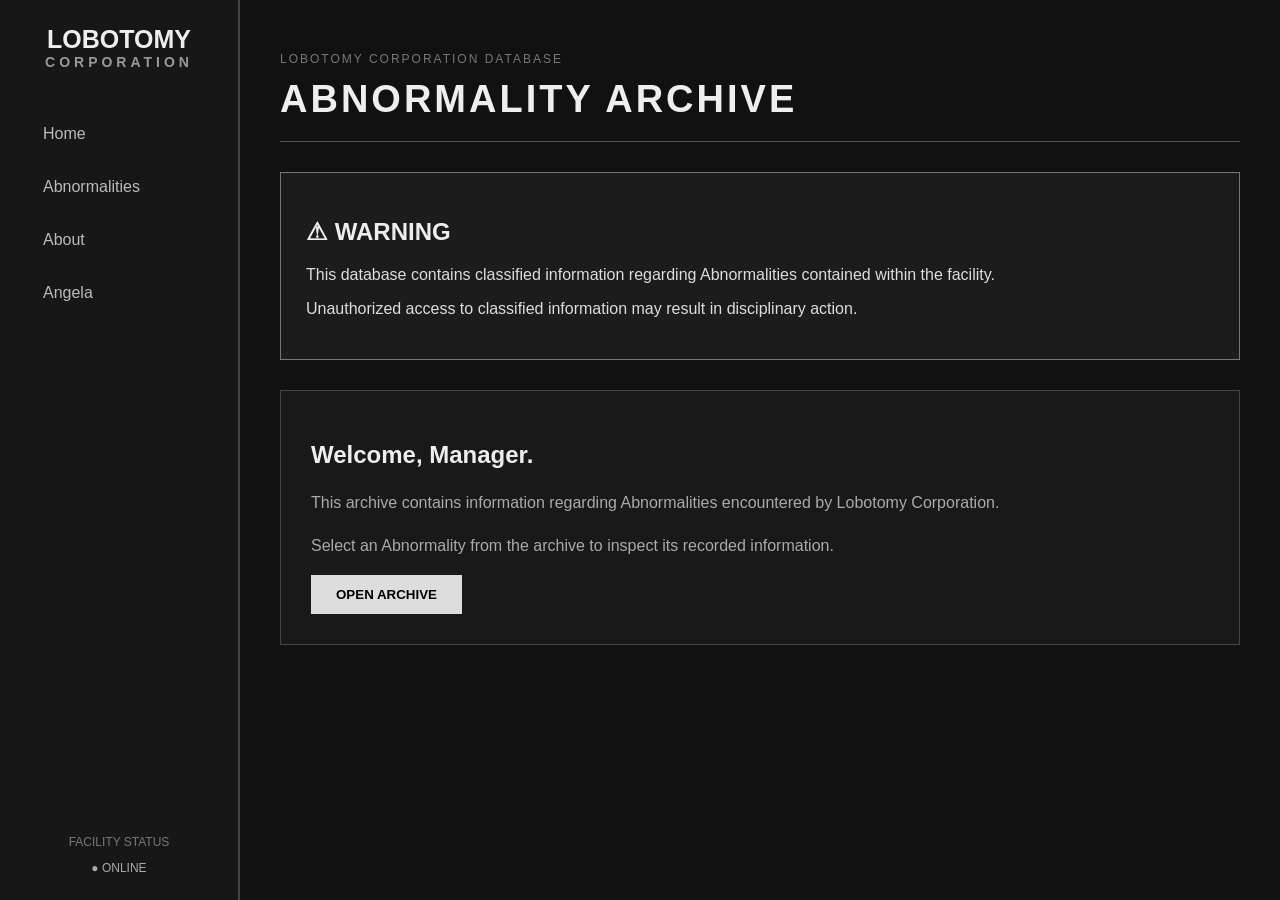
==== index.html @ 1a40194b "b" ====
<!DOCTYPE html>
<html lang="en">

<head>
    <meta charset="UTF-8">
    <meta name="viewport" content="width=device-width, initial-scale=1.0">

    <title>Lobotomy Corporation | Abnormality Archive</title>

    <link rel="stylesheet" href="style.css">
</head>

<body>

    <!-- Sidebar -->
    <aside class="sidebar">

        <div class="logo">
            <h1>LOBOTOMY</h1>
            <h2>CORPORATION</h2>
        </div>

        <nav>
            <a href="#home">Home</a>
            <a href="#abnormalities">Abnormalities</a>
            <a href="#about">About</a>
            <a href="#angela">Angela</a>
        </nav>

        <div class="sidebar-bottom">
            <p>FACILITY STATUS</p>
            <span class="status-online">● ONLINE</span>
        </div>

    </aside>


    <!-- Main Content -->
    <main class="main-content">

        <!-- HOME -->
        <section id="home" class="page-section">

            <div class="header">
                <p>LOBOTOMY CORPORATION DATABASE</p>
                <h1>ABNORMALITY ARCHIVE</h1>
            </div>

            <div class="warning-box">

                <h2>⚠ WARNING</h2>

                <p>
                    This database contains classified information
                    regarding Abnormalities contained within the facility.
                </p>

                <p>
                    Unauthorized access to classified information
                    may result in disciplinary action.
                </p>

            </div>


            <div class="welcome">

                <h2>Welcome, Manager.</h2>

                <p>
                    This archive contains information regarding
                    Abnormalities encountered by Lobotomy Corporation.
                </p>

                <p>
                    Select an Abnormality from the archive to
                    inspect its recorded information.
                </p>

                <button onclick="showSection('abnormalities')">
                    OPEN ARCHIVE
                </button>

            </div>

        </section>


        <!-- ABNORMALITY LIST -->
        <section id="abnormalities" class="page-section hidden">

            <div class="header">

                <p>DATABASE / ARCHIVE</p>

                <h1>ABNORMALITY LIST</h1>

            </div>


            <!-- Search -->
            <div class="search-container">

                <input
                    type="text"
                    id="searchInput"
                    placeholder="Search Abnormalities..."
                    onkeyup="searchAbnormalities()"
                >

            </div>


            <!-- Abnormality Cards -->
            <div class="abnormality-grid" id="abnormalityList">


                <!-- One Sin -->
                <div
                    class="abnormality-card"
                    data-name="one sin and hundreds of good deeds"
                >

                    <img
                        src="images/one-sin.jpg"
                        alt="One Sin and Hundreds of Good Deeds"
                    >

                    <div class="card-content">

                        <span class="risk zayin">
                            ZAYIN
                        </span>

                        <h2>
                            One Sin and Hundreds of Good Deeds
                        </h2>

                        <p>
                            O-03-03
                        </p>

                        <a href="abnormalities/one-sin.html">
                            VIEW RECORD
                        </a>

                    </div>

                </div>


                <!-- Fairy Festival -->
                <div
                    class="abnormality-card"
                    data-name="fairy festival"
                >

                    <img
                        src="images/fairy-festival.jpg"
                        alt="Fairy Festival"
                    >

                    <div class="card-content">

                        <span class="risk teth">
                            TETH
                        </span>

                        <h2>
                            Fairy Festival
                        </h2>

                        <p>
                            F-04-83
                        </p>

                        <a href="abnormalities/fairy-festival.html">
                            VIEW RECORD
                        </a>

                    </div>

                </div>


                <!-- Old Lady -->
                <div
                    class="abnormality-card"
                    data-name="old lady"
                >

                    <img
                        src="images/old-lady.jpg"
                        alt="Old Lady"
                    >

                    <div class="card-content">

                        <span class="risk teth">
                            TETH
                        </span>

                        <h2>
                            Old Lady
                        </h2>

                        <p>
                            O-01-12
                        </p>

                        <a href="abnormalities/old-lady.html">
                            VIEW RECORD
                        </a>

                    </div>

                </div>


                <!-- Forsaken Murderer -->
                <div
                    class="abnormality-card"
                    data-name="forsaken murderer"
                >

                    <img
                        src="images/forsaken-murderer.jpg"
                        alt="Forsaken Murderer"
                    >

                    <div class="card-content">

                        <span class="risk teth">
                            TETH
                        </span>

                        <h2>
                            Forsaken Murderer
                        </h2>

                        <p>
                            T-01-54
                        </p>

                        <a href="abnormalities/forsaken-murderer.html">
                            VIEW RECORD
                        </a>

                    </div>

                </div>


                <!-- Mountain -->
                <div
                    class="abnormality-card"
                    data-name="mountain of smiling bodies"
                >

                    <img
                        src="images/mountain-corps.jpg"
                        alt="The Mountain of Smiling Bodies"
                    >

                    <div class="card-content">

                        <span class="risk waw">
                            WAW
                        </span>

                        <h2>
                            The Mountain of Smiling Bodies
                        </h2>

                        <p>
                            O-04-102
                        </p>

                        <a href="abnormalities/mountain-corps.html">
                            VIEW RECORD
                        </a>

                    </div>

                </div>


            </div>

        </section>


        <!-- ABOUT -->
        <section id="about" class="page-section hidden">

            <div class="header">

                <p>DATABASE / INFORMATION</p>

                <h1>ABOUT THE ARCHIVE</h1>

            </div>

            <div class="information-box">

                <h2>Abnormality Archive</h2>

                <p>
                    The Abnormality Archive is a fan-made website
                    inspired by Lobotomy Corporation.
                </p>

                <p>
                    Its purpose is to organize information about
                    Abnormalities into an accessible digital archive.
                </p>

                <h2>Archive Information</h2>

                <ul>
                    <li>Abnormality identification numbers</li>
                    <li>Risk levels</li>
                    <li>Basic descriptions</li>
                    <li>Work information</li>
                    <li>Containment information</li>
                </ul>

            </div>

        </section>


        <!-- ANGELA -->
        <section id="angela" class="page-section hidden">

            <div class="header">

                <p>FACILITY SYSTEM / AI</p>

                <h1>ANGELA</h1>

            </div>


            <div class="angela-box">

                <div class="angela-header">

                    <h2>ANGELA</h2>

                    <span>FACILITY AI</span>

                </div>


                <div id="angelaMessages" class="angela-messages">

                    <div class="angela-message">

                        <strong>ANGELA:</strong>

                        <p>
                            Welcome, Manager.
                        </p>

                        <p>
                            How may I assist you today?
                        </p>

                    </div>

                </div>


                <div class="angela-input">

                    <input
                        type="text"
                        id="angelaInput"
                        placeholder="Enter a message..."
                        onkeydown="handleAngelaInput(event)"
                    >

                    <button onclick="talkToAngela()">
                        SEND
                    </button>

                </div>

            </div>

        </section>

    </main>


    <script src="script.js"></script>

</body>

</html>
---- style.css ----
/* ------------------------------
   GENERAL
------------------------------ */

* {
    box-sizing: border-box;
}

html {
    scroll-behavior: smooth;
}

body {
    margin: 0;
    background-color: #111111;
    color: #dddddd;
    font-family: Arial, Helvetica, sans-serif;
}


/* ------------------------------
   SIDEBAR
------------------------------ */

.sidebar {
    position: fixed;

    width: 240px;
    height: 100vh;

    background-color: #171717;

    border-right: 2px solid #444444;

    padding: 25px;

    display: flex;
    flex-direction: column;
}


.logo {
    text-align: center;

    margin-bottom: 40px;
}

.logo h1 {
    margin: 0;

    font-size: 25px;

    color: #eeeeee;
}

.logo h2 {
    margin: 0;

    font-size: 14px;

    letter-spacing: 4px;

    color: #999999;
}


.sidebar nav {
    display: flex;

    flex-direction: column;

    gap: 5px;
}

.sidebar nav a {
    padding: 15px;

    text-decoration: none;

    color: #bbbbbb;

    border-left: 3px solid transparent;
}

.sidebar nav a:hover {
    background-color: #252525;

    color: white;

    border-left: 3px solid #cccccc;
}


.sidebar-bottom {
    margin-top: auto;

    text-align: center;

    font-size: 12px;
}

.sidebar-bottom p {
    color: #777777;
}

.status-online {
    color: #aaaaaa;
}


/* ------------------------------
   MAIN CONTENT
------------------------------ */

.main-content {
    margin-left: 240px;

    min-height: 100vh;

    padding: 40px;
}


.page-section {
    max-width: 1200px;

    margin: auto;
}

.hidden {
    display: none;
}


/* ------------------------------
   HEADER
------------------------------ */

.header {
    border-bottom: 1px solid #555555;

    margin-bottom: 30px;

    padding-bottom: 20px;
}

.header p {
    color: #777777;

    font-size: 12px;

    letter-spacing: 2px;
}

.header h1 {
    margin: 5px 0 0;

    font-size: 38px;

    letter-spacing: 3px;

    color: #eeeeee;
}


/* ------------------------------
   WARNING
------------------------------ */

.warning-box {
    border: 1px solid #777777;

    background-color: #1c1c1c;

    padding: 25px;

    margin-bottom: 30px;
}

.warning-box h2 {
    color: #eeeeee;
}


/* ------------------------------
   WELCOME
------------------------------ */

.welcome {
    background-color: #191919;

    border: 1px solid #444444;

    padding: 30px;
}

.welcome h2 {
    color: #eeeeee;
}

.welcome p {
    line-height: 1.7;

    color: #aaaaaa;
}


button {
    background-color: #dddddd;

    border: none;

    padding: 12px 25px;

    cursor: pointer;

    font-weight: bold;
}

button:hover {
    background-color: #aaaaaa;
}


/* ------------------------------
   SEARCH
------------------------------ */

.search-container {
    margin-bottom: 25px;
}

.search-container input {
    width: 100%;

    padding: 15px;

    background-color: #1c1c1c;

    border: 1px solid #555555;

    color: white;

    font-size: 15px;
}


/* ------------------------------
   ABNORMALITY GRID
------------------------------ */

.abnormality-grid {
    display: grid;

    grid-template-columns:
        repeat(auto-fit, minmax(260px, 1fr));

    gap: 20px;
}


.abnormality-card {
    background-color: #191919;

    border: 1px solid #444444;

    overflow: hidden;

    transition: 0.2s;
}

.abnormality-card:hover {
    transform: translateY(-4px);

    border-color: #999999;
}


.abnormality-card img {
    width: 100%;

    height: 220px;

    object-fit: cover;

    background-color: #222222;
}


.card-content {
    padding: 20px;
}

.card-content h2 {
    font-size: 20px;

    color: #eeeeee;
}

.card-content p {
    color: #777777;
}


.card-content a {
    display: inline-block;

    margin-top: 10px;

    color: #cccccc;

    text-decoration: none;

    border-bottom: 1px solid #777777;
}


/* ------------------------------
   RISK LEVELS
------------------------------ */

.risk {
    display: inline-block;

    padding: 5px 10px;

    font-size: 11px;

    font-weight: bold;

    border: 1px solid #777777;
}

.zayin {
    background-color: #222222;
}

.teth {
    background-color: #292929;
}

.he {
    background-color: #333333;
}

.waw {
    background-color: #3b3b3b;
}

.aleph {
    background-color: #444444;
}


/* ------------------------------
   INFORMATION
------------------------------ */

.information-box {
    background-color: #191919;

    border: 1px solid #444444;

    padding: 30px;

    line-height: 1.7;
}

.information-box h2 {
    color: #eeeeee;

    border-bottom: 1px solid #444444;

    padding-bottom: 10px;
}


/* ------------------------------
   ANGELA
------------------------------ */

.angela-box {
    max-width: 800px;

    margin: auto;

    border: 1px solid #555555;

    background-color: #181818;
}


.angela-header {
    padding: 20px;

    border-bottom: 1px solid #555555;
}

.angela-header h2 {
    margin: 0;
}

.angela-header span {
    color: #777777;

    font-size: 12px;
}


.angela-messages {
    min-height: 350px;

    padding: 25px;
}


.angela-message {
    border-left: 3px solid #777777;

    padding-left: 15px;

    margin-bottom: 20px;
}


.angela-message strong {
    color: #eeeeee;
}


.angela-message p {
    color: #aaaaaa;

    line-height: 1.6;
}


.angela-input {
    display: flex;

    border-top: 1px solid #444444;
}

.angela-input input {
    flex: 1;

    padding: 15px;

    background-color: #111111;

    color: white;

    border: none;

    outline: none;
}

.angela-input button {
    border-radius: 0;
}


/* ------------------------------
   MOBILE
------------------------------ */

@media (max-width: 700px) {

    .sidebar {
        position: relative;

        width: 100%;

        height: auto;

        border-right: none;

        border-bottom: 2px solid #444444;
    }

    .sidebar nav {
        flex-direction: row;

        flex-wrap: wrap;
    }

    .sidebar-bottom {
        display: none;
    }

    .main-content {
        margin-left: 0;

        padding: 20px;
    }

    .header h1 {
        font-size: 28px;
    }

}
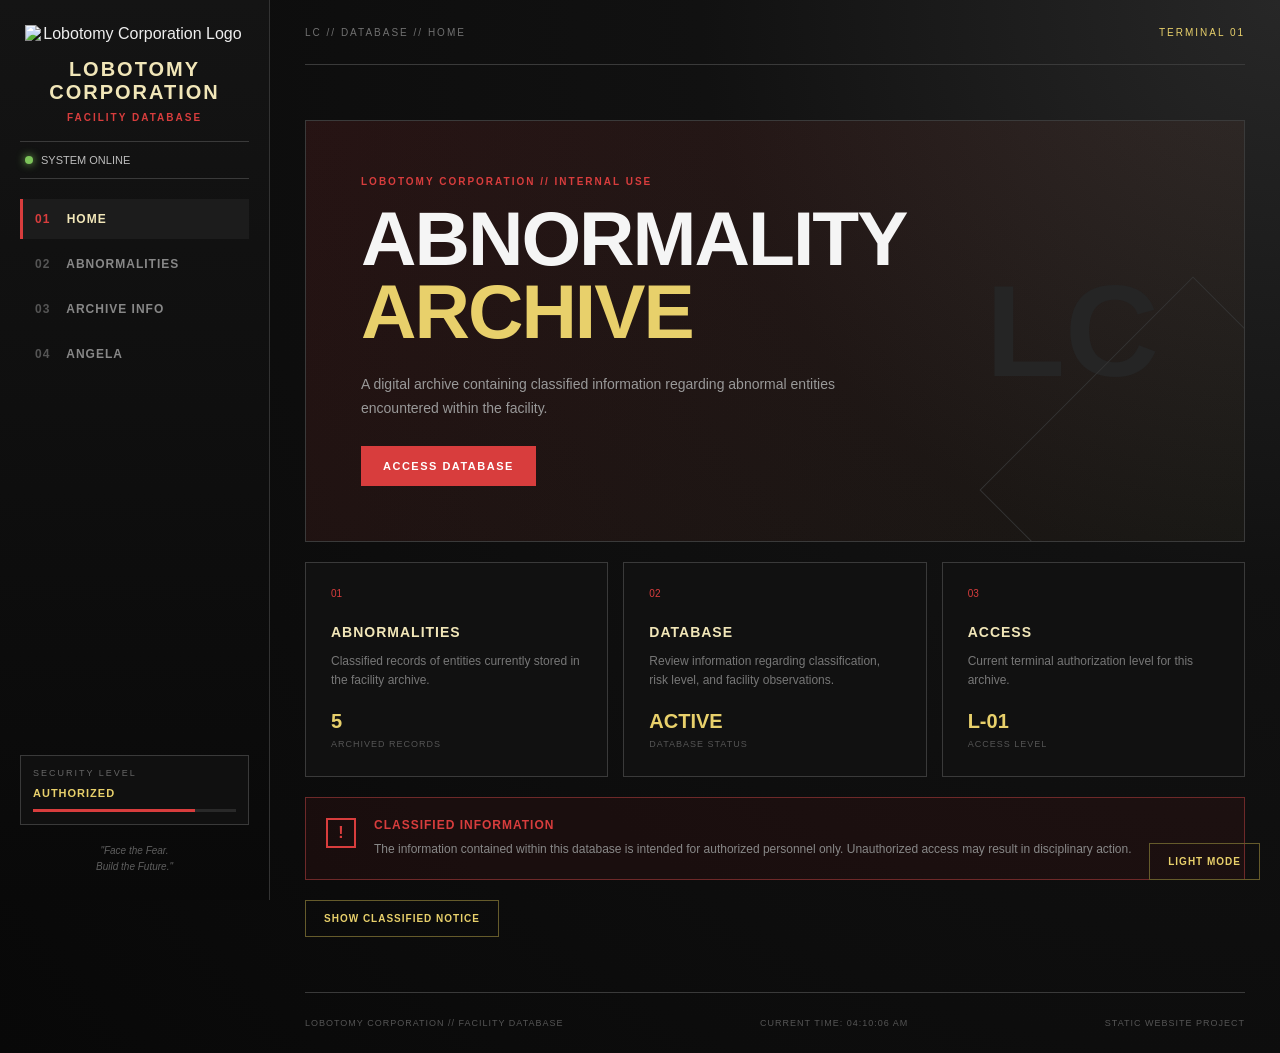
==== commit 3aa6c6f7: "b" ====
--- a/index.html
+++ b/index.html
@@ -1,6 +1,5 @@
 <!DOCTYPE html>
 <html lang="en">
-
 <head>
     <meta charset="UTF-8">
     <meta name="viewport" content="width=device-width, initial-scale=1.0">
@@ -12,390 +11,1072 @@
 
 <body>
 
-    <!-- Sidebar -->
-    <aside class="sidebar">
-
-        <div class="logo">
+    <!-- =========================
+         MOBILE MENU BUTTON
+    ========================== -->
+    <button class="mobile-menu-button" id="mobileMenuButton">
+        ☰
+    </button>
+
+
+    <!-- =========================
+         SIDEBAR
+    ========================== -->
+    <aside class="sidebar" id="sidebar">
+
+        <div class="sidebar-logo">
+
+            <img src="list/Lobotomy_Corporation.jpg"
+                 alt="Lobotomy Corporation Logo">
+
+        </div>
+
+        <div class="facility-name">
             <h1>LOBOTOMY</h1>
-            <h2>CORPORATION</h2>
+            <h1>CORPORATION</h1>
+
+            <p>FACILITY DATABASE</p>
         </div>
 
-        <nav>
-            <a href="#home">Home</a>
-            <a href="#abnormalities">Abnormalities</a>
-            <a href="#about">About</a>
-            <a href="#angela">Angela</a>
+        <div class="system-status">
+            <span class="status-light"></span>
+            SYSTEM ONLINE
+        </div>
+
+
+        <!-- Navigation -->
+        <nav class="navigation">
+
+            <button class="nav-button active" data-section="home">
+                <span>01</span>
+                HOME
+            </button>
+
+            <button class="nav-button" data-section="archive">
+                <span>02</span>
+                ABNORMALITIES
+            </button>
+
+            <button class="nav-button" data-section="information">
+                <span>03</span>
+                ARCHIVE INFO
+            </button>
+
+            <button class="nav-button" data-section="angela">
+                <span>04</span>
+                ANGELA
+            </button>
+
         </nav>
 
-        <div class="sidebar-bottom">
-            <p>FACILITY STATUS</p>
-            <span class="status-online">● ONLINE</span>
+
+        <div class="security-box">
+
+            <p>SECURITY LEVEL</p>
+
+            <strong>AUTHORIZED</strong>
+
+            <div class="security-bar">
+                <div></div>
+            </div>
+
         </div>
 
+
+        <div class="sidebar-quote">
+            "Face the Fear.<br>
+            Build the Future."
+        </div>
+
     </aside>
 
 
-    <!-- Main Content -->
+
+    <!-- =========================
+         MAIN WEBSITE
+    ========================== -->
     <main class="main-content">
 
-        <!-- HOME -->
-        <section id="home" class="page-section">
-
-            <div class="header">
-                <p>LOBOTOMY CORPORATION DATABASE</p>
-                <h1>ABNORMALITY ARCHIVE</h1>
-            </div>
-
-            <div class="warning-box">
-
-                <h2>⚠ WARNING</h2>
+
+        <!-- TOP BAR -->
+        <header class="top-bar">
+
+            <div>
+                LC // DATABASE // <span id="currentSection">HOME</span>
+            </div>
+
+            <div class="terminal">
+                TERMINAL 01
+            </div>
+
+        </header>
+
+
+
+        <!-- =========================
+             HOME SECTION
+        ========================== -->
+        <section id="home" class="page-section active-section">
+
+            <div class="hero">
+
+                <div class="hero-content">
+
+                    <p class="classification">
+                        LOBOTOMY CORPORATION // INTERNAL USE
+                    </p>
+
+                    <h2>
+                        ABNORMALITY
+                        <span>ARCHIVE</span>
+                    </h2>
+
+                    <p class="hero-description">
+                        A digital archive containing classified information
+                        regarding abnormal entities encountered within the facility.
+                    </p>
+
+                    <button class="primary-button" onclick="openArchive()">
+                        ACCESS DATABASE
+                    </button>
+
+                </div>
+
+                <div class="hero-symbol">
+                    LC
+                </div>
+
+            </div>
+
+
+
+            <!-- Dashboard -->
+            <div class="dashboard-grid">
+
+                <div class="dashboard-card">
+
+                    <div class="card-number">
+                        01
+                    </div>
+
+                    <h3>ABNORMALITIES</h3>
+
+                    <p>
+                        Classified records of entities currently stored
+                        in the facility archive.
+                    </p>
+
+                    <strong id="abnormalityCount">
+                        5
+                    </strong>
+
+                    <span>
+                        ARCHIVED RECORDS
+                    </span>
+
+                </div>
+
+
+                <div class="dashboard-card">
+
+                    <div class="card-number">
+                        02
+                    </div>
+
+                    <h3>DATABASE</h3>
+
+                    <p>
+                        Review information regarding classification,
+                        risk level, and facility observations.
+                    </p>
+
+                    <strong>
+                        ACTIVE
+                    </strong>
+
+                    <span>
+                        DATABASE STATUS
+                    </span>
+
+                </div>
+
+
+                <div class="dashboard-card">
+
+                    <div class="card-number">
+                        03
+                    </div>
+
+                    <h3>ACCESS</h3>
+
+                    <p>
+                        Current terminal authorization level
+                        for this archive.
+                    </p>
+
+                    <strong>
+                        L-01
+                    </strong>
+
+                    <span>
+                        ACCESS LEVEL
+                    </span>
+
+                </div>
+
+            </div>
+
+
+
+            <!-- Warning -->
+            <div class="warning-panel">
+
+                <div class="warning-icon">
+                    !
+                </div>
+
+                <div>
+
+                    <h3>
+                        CLASSIFIED INFORMATION
+                    </h3>
+
+                    <p>
+                        The information contained within this database
+                        is intended for authorized personnel only.
+                        Unauthorized access may result in disciplinary action.
+                    </p>
+
+                </div>
+
+            </div>
+
+
+            <!-- Show/Hide Feature -->
+            <div class="classified-area">
+
+                <button class="secondary-button"
+                        id="classifiedButton">
+
+                    SHOW CLASSIFIED NOTICE
+
+                </button>
+
+                <div id="classifiedMessage"
+                     class="hidden-message">
+
+                    <p>
+                        NOTICE: Abnormality information should be handled
+                        according to facility security procedures.
+                    </p>
+
+                </div>
+
+            </div>
+
+        </section>
+
+
+
+        <!-- =========================
+             ABNORMALITY ARCHIVE
+        ========================== -->
+        <section id="archive" class="page-section">
+
+            <div class="section-heading">
 
                 <p>
-                    This database contains classified information
-                    regarding Abnormalities contained within the facility.
+                    DATABASE // RECORDS
                 </p>
 
-                <p>
-                    Unauthorized access to classified information
-                    may result in disciplinary action.
-                </p>
-
-            </div>
-
-
-            <div class="welcome">
-
-                <h2>Welcome, Manager.</h2>
-
-                <p>
-                    This archive contains information regarding
-                    Abnormalities encountered by Lobotomy Corporation.
-                </p>
-
-                <p>
-                    Select an Abnormality from the archive to
-                    inspect its recorded information.
-                </p>
-
-                <button onclick="showSection('abnormalities')">
-                    OPEN ARCHIVE
-                </button>
-
-            </div>
-
-        </section>
-
-
-        <!-- ABNORMALITY LIST -->
-        <section id="abnormalities" class="page-section hidden">
-
-            <div class="header">
-
-                <p>DATABASE / ARCHIVE</p>
-
-                <h1>ABNORMALITY LIST</h1>
-
-            </div>
-
-
-            <!-- Search -->
-            <div class="search-container">
+                <h2>
+                    ABNORMALITY ARCHIVE
+                </h2>
+
+                <span>
+                    SELECT A RECORD TO REVIEW AVAILABLE INFORMATION
+                </span>
+
+            </div>
+
+
+
+            <!-- Search and Filter -->
+            <div class="archive-controls">
 
                 <input
                     type="text"
                     id="searchInput"
-                    placeholder="Search Abnormalities..."
-                    onkeyup="searchAbnormalities()"
+                    placeholder="Search abnormality..."
                 >
 
-            </div>
+                <select id="riskFilter">
+
+                    <option value="all">
+                        ALL RISK LEVELS
+                    </option>
+
+                    <option value="ZAYIN">
+                        ZAYIN
+                    </option>
+
+                    <option value="TETH">
+                        TETH
+                    </option>
+
+                    <option value="HE">
+                        HE
+                    </option>
+
+                    <option value="WAW">
+                        WAW
+                    </option>
+
+                    <option value="ALEPH">
+                        ALEPH
+                    </option>
+
+                </select>
+
+            </div>
+
 
 
             <!-- Abnormality Cards -->
-            <div class="abnormality-grid" id="abnormalityList">
+            <div class="abnormality-grid"
+                 id="abnormalityGrid">
 
 
                 <!-- One Sin -->
-                <div
-                    class="abnormality-card"
-                    data-name="one sin and hundreds of good deeds"
-                >
-
-                    <img
-                        src="images/one-sin.jpg"
-                        alt="One Sin and Hundreds of Good Deeds"
-                    >
-
-                    <div class="card-content">
-
-                        <span class="risk zayin">
+                <article class="abnormality-card"
+                         data-name="One Sin and Hundreds of Good Deeds"
+                         data-risk="ZAYIN">
+
+                    <div class="abnormality-image">
+
+                        <img src="list/OneSinArtFull.png"
+                             alt="One Sin placeholder">
+
+                        <span class="risk-badge zayin">
                             ZAYIN
                         </span>
 
-                        <h2>
-                            One Sin and Hundreds of Good Deeds
-                        </h2>
-
-                        <p>
+                    </div>
+
+                    <div class="abnormality-content">
+
+                        <p class="record-code">
                             O-03-03
                         </p>
 
-                        <a href="abnormalities/one-sin.html">
+                        <h3>
+                            One Sin and Hundreds of Good Deeds
+                        </h3>
+
+                        <p>
+                            A classified abnormality record maintained
+                            within the facility database.
+                        </p>
+
+                        <button
+                            class="details-button"
+                            onclick="showDetails(
+                            'One Sin and Hundreds of Good Deeds',
+                            'O-03-03',
+                            'ZAYIN',
+                            'A symbolic abnormality record used for the archive demonstration.'
+                            )">
+
                             VIEW RECORD
-                        </a>
-
-                    </div>
-
-                </div>
+
+                        </button>
+
+                    </div>
+
+                </article>
+
 
 
                 <!-- Fairy Festival -->
-                <div
-                    class="abnormality-card"
-                    data-name="fairy festival"
-                >
-
-                    <img
-                        src="images/fairy-festival.jpg"
-                        alt="Fairy Festival"
-                    >
-
-                    <div class="card-content">
-
-                        <span class="risk teth">
+                <article class="abnormality-card"
+                         data-name="Fairy Festival"
+                         data-risk="TETH">
+
+                    <div class="abnormality-image">
+
+                        <img src="list/fariy festival.webp"
+                             alt="Fairy Festival placeholder">
+
+                        <span class="risk-badge teth">
                             TETH
                         </span>
 
-                        <h2>
-                            Fairy Festival
-                        </h2>
-
-                        <p>
+                    </div>
+
+                    <div class="abnormality-content">
+
+                        <p class="record-code">
                             F-04-83
                         </p>
 
-                        <a href="abnormalities/fairy-festival.html">
+                        <h3>
+                            Fairy Festival
+                        </h3>
+
+                        <p>
+                            A classified entity record stored
+                            within the abnormality archive.
+                        </p>
+
+                        <button
+                            class="details-button"
+                            onclick="showDetails(
+                            'Fairy Festival',
+                            'F-04-83',
+                            'TETH',
+                            'A sample archive record demonstrating database interaction.'
+                            )">
+
                             VIEW RECORD
-                        </a>
-
-                    </div>
-
-                </div>
+
+                        </button>
+
+                    </div>
+
+                </article>
+
 
 
                 <!-- Old Lady -->
-                <div
-                    class="abnormality-card"
-                    data-name="old lady"
-                >
-
-                    <img
-                        src="images/old-lady.jpg"
-                        alt="Old Lady"
-                    >
-
-                    <div class="card-content">
-
-                        <span class="risk teth">
+                <article class="abnormality-card"
+                         data-name="Old Lady"
+                         data-risk="TETH">
+
+                    <div class="abnormality-image">
+
+                        <img src="list/Old_lady.JPG.webp"
+                             alt="Old Lady placeholder">
+
+                        <span class="risk-badge teth">
                             TETH
                         </span>
 
-                        <h2>
-                            Old Lady
-                        </h2>
-
-                        <p>
+                    </div>
+
+                    <div class="abnormality-content">
+
+                        <p class="record-code">
                             O-01-12
                         </p>
 
-                        <a href="abnormalities/old-lady.html">
+                        <h3>
+                            Old Lady
+                        </h3>
+
+                        <p>
+                            A sample classified record used to
+                            demonstrate the archive interface.
+                        </p>
+
+                        <button
+                            class="details-button"
+                            onclick="showDetails(
+                            'Old Lady',
+                            'O-01-12',
+                            'TETH',
+                            'A sample record for the static website demonstration.'
+                            )">
+
                             VIEW RECORD
-                        </a>
-
-                    </div>
-
-                </div>
+
+                        </button>
+
+                    </div>
+
+                </article>
+
 
 
                 <!-- Forsaken Murderer -->
-                <div
-                    class="abnormality-card"
-                    data-name="forsaken murderer"
-                >
-
-                    <img
-                        src="images/forsaken-murderer.jpg"
-                        alt="Forsaken Murderer"
-                    >
-
-                    <div class="card-content">
-
-                        <span class="risk teth">
+                <article class="abnormality-card"
+                         data-name="Forsaken Murderer"
+                         data-risk="TETH">
+
+                    <div class="abnormality-image">
+
+                        <img src="list/Abbandoned_Mur.webp"
+                             alt="Forsaken Murderer placeholder">
+
+                        <span class="risk-badge teth">
                             TETH
                         </span>
 
-                        <h2>
-                            Forsaken Murderer
-                        </h2>
-
-                        <p>
+                    </div>
+
+                    <div class="abnormality-content">
+
+                        <p class="record-code">
                             T-01-54
                         </p>
 
-                        <a href="abnormalities/forsaken-murderer.html">
+                        <h3>
+                            Forsaken Murderer
+                        </h3>
+
+                        <p>
+                            A classified abnormality record
+                            contained within the facility archive.
+                        </p>
+
+                        <button
+                            class="details-button"
+                            onclick="showDetails(
+                            'Forsaken Murderer',
+                            'T-01-54',
+                            'TETH',
+                            'A sample abnormality entry for the website demonstration.'
+                            )">
+
                             VIEW RECORD
-                        </a>
-
-                    </div>
-
-                </div>
+
+                        </button>
+
+                    </div>
+
+                </article>
+
 
 
                 <!-- Mountain -->
-                <div
-                    class="abnormality-card"
-                    data-name="mountain of smiling bodies"
-                >
-
-                    <img
-                        src="images/mountain-corps.jpg"
-                        alt="The Mountain of Smiling Bodies"
-                    >
-
-                    <div class="card-content">
-
-                        <span class="risk waw">
+                <article class="abnormality-card"
+                         data-name="The Mountain of Smiling Bodies"
+                         data-risk="WAW">
+
+                    <div class="abnormality-image">
+
+                        <img src="list/mountainofsmilingbodies.jpg"
+                             alt="Mountain of Smiling Bodies placeholder">
+
+                        <span class="risk-badge waw">
                             WAW
                         </span>
 
-                        <h2>
-                            The Mountain of Smiling Bodies
-                        </h2>
-
-                        <p>
+                    </div>
+
+                    <div class="abnormality-content">
+
+                        <p class="record-code">
                             O-04-102
                         </p>
 
-                        <a href="abnormalities/mountain-corps.html">
+                        <h3>
+                            The Mountain of Smiling Bodies
+                        </h3>
+
+                        <p>
+                            A high-risk archive record included
+                            for demonstration purposes.
+                        </p>
+
+                        <button
+                            class="details-button"
+                            onclick="showDetails(
+                            'The Mountain of Smiling Bodies',
+                            'O-04-102',
+                            'WAW',
+                            'A sample high-risk record demonstrating interactive archive cards.'
+                            )">
+
                             VIEW RECORD
-                        </a>
-
-                    </div>
-
-                </div>
-
+
+                        </button>
+
+                    </div>
+
+                </article>
+
+
+            </div>
+
+
+            <!-- No Results -->
+            <div id="noResults" class="no-results">
+
+                NO MATCHING RECORDS FOUND.
 
             </div>
 
         </section>
 
 
-        <!-- ABOUT -->
-        <section id="about" class="page-section hidden">
-
-            <div class="header">
-
-                <p>DATABASE / INFORMATION</p>
-
-                <h1>ABOUT THE ARCHIVE</h1>
-
-            </div>
-
-            <div class="information-box">
-
-                <h2>Abnormality Archive</h2>
+
+        <!-- =========================
+             INFORMATION SECTION
+        ========================== -->
+        <section id="information" class="page-section">
+
+            <div class="section-heading">
 
                 <p>
-                    The Abnormality Archive is a fan-made website
-                    inspired by Lobotomy Corporation.
+                    DATABASE // INFORMATION
                 </p>
 
+                <h2>
+                    ARCHIVE INFORMATION
+                </h2>
+
+                <span>
+                    SYSTEM DOCUMENTATION
+                </span>
+
+            </div>
+
+
+            <div class="information-grid">
+
+                <div class="information-panel">
+
+                    <h3>
+                        PURPOSE OF THE WEBSITE
+                    </h3>
+
+                    <p>
+                        The Abnormality Archive is a static website
+                        created as an educational demonstration of
+                        HTML, CSS, JavaScript, GitHub, and GitHub Pages.
+                    </p>
+
+                    <p>
+                        The website presents fictional archive-style
+                        information using a database interface inspired
+                        by a dark corporate facility system.
+                    </p>
+
+                </div>
+
+
+                <div class="information-panel">
+
+                    <h3>
+                        TARGET AUDIENCE
+                    </h3>
+
+                    <ul>
+
+                        <li>
+                            Students
+                        </li>
+
+                        <li>
+                            Game and media enthusiasts
+                        </li>
+
+                        <li>
+                            Web development learners
+                        </li>
+
+                        <li>
+                            Visitors interested in fictional archives
+                        </li>
+
+                    </ul>
+
+                </div>
+
+
+                <div class="information-panel">
+
+                    <h3>
+                        WEBSITE TECHNOLOGIES
+                    </h3>
+
+                    <ul>
+
+                        <li>
+                            HTML5
+                        </li>
+
+                        <li>
+                            CSS3
+                        </li>
+
+                        <li>
+                            JavaScript
+                        </li>
+
+                        <li>
+                            GitHub
+                        </li>
+
+                        <li>
+                            GitHub Pages
+                        </li>
+
+                    </ul>
+
+                </div>
+
+
+                <div class="information-panel">
+
+                    <h3>
+                        JAVASCRIPT FEATURES
+                    </h3>
+
+                    <ul>
+
+                        <li>
+                            Live digital clock
+                        </li>
+
+                        <li>
+                            Countdown timer
+                        </li>
+
+                        <li>
+                            Interactive navigation
+                        </li>
+
+                        <li>
+                            Search and filtering
+                        </li>
+
+                        <li>
+                            Theme switching
+                        </li>
+
+                        <li>
+                            Random messages
+                        </li>
+
+                        <li>
+                            Interactive archive records
+                        </li>
+
+                    </ul>
+
+                </div>
+
+            </div>
+
+
+
+            <!-- Countdown -->
+            <div class="countdown-panel">
+
+                <div>
+
+                    <p class="classification">
+                        FACILITY EVENT
+                    </p>
+
+                    <h3>
+                        NEXT SYSTEM REVIEW
+                    </h3>
+
+                    <p>
+                        Countdown to the next scheduled archive review.
+                    </p>
+
+                </div>
+
+
+                <div class="countdown">
+
+                    <div class="time-box">
+
+                        <strong id="days">
+                            00
+                        </strong>
+
+                        <span>
+                            DAYS
+                        </span>
+
+                    </div>
+
+
+                    <div class="time-box">
+
+                        <strong id="hours">
+                            00
+                        </strong>
+
+                        <span>
+                            HOURS
+                        </span>
+
+                    </div>
+
+
+                    <div class="time-box">
+
+                        <strong id="minutes">
+                            00
+                        </strong>
+
+                        <span>
+                            MINUTES
+                        </span>
+
+                    </div>
+
+
+                    <div class="time-box">
+
+                        <strong id="seconds">
+                            00
+                        </strong>
+
+                        <span>
+                            SECONDS
+                        </span>
+
+                    </div>
+
+                </div>
+
+            </div>
+
+
+            <!-- External Link -->
+            <div class="external-resource">
+
+                <h3>
+                    EXTERNAL RESOURCE
+                </h3>
+
                 <p>
-                    Its purpose is to organize information about
-                    Abnormalities into an accessible digital archive.
+                    Visit the official GitHub website to learn more
+                    about repositories and GitHub Pages.
                 </p>
 
-                <h2>Archive Information</h2>
-
-                <ul>
-                    <li>Abnormality identification numbers</li>
-                    <li>Risk levels</li>
-                    <li>Basic descriptions</li>
-                    <li>Work information</li>
-                    <li>Containment information</li>
-                </ul>
+                <a href="https://github.com"
+                   target="_blank"
+                   rel="noopener noreferrer">
+
+                    OPEN GITHUB
+
+                </a>
 
             </div>
 
         </section>
 
 
-        <!-- ANGELA -->
-        <section id="angela" class="page-section hidden">
-
-            <div class="header">
-
-                <p>FACILITY SYSTEM / AI</p>
-
-                <h1>ANGELA</h1>
-
-            </div>
-
-
-            <div class="angela-box">
-
-                <div class="angela-header">
-
-                    <h2>ANGELA</h2>
-
-                    <span>FACILITY AI</span>
-
-                </div>
-
-
-                <div id="angelaMessages" class="angela-messages">
-
-                    <div class="angela-message">
-
-                        <strong>ANGELA:</strong>
-
-                        <p>
-                            Welcome, Manager.
-                        </p>
-
-                        <p>
-                            How may I assist you today?
-                        </p>
-
-                    </div>
-
-                </div>
-
-
-                <div class="angela-input">
-
-                    <input
-                        type="text"
-                        id="angelaInput"
-                        placeholder="Enter a message..."
-                        onkeydown="handleAngelaInput(event)"
-                    >
-
-                    <button onclick="talkToAngela()">
-                        SEND
-                    </button>
-
-                </div>
+
+        <!-- =========================
+             ANGELA SECTION
+        ========================== -->
+        <section id="angela" class="page-section">
+
+            <div class="section-heading">
+
+                <p>
+                    SYSTEM // AI ASSISTANT
+                </p>
+
+                <h2>
+                    ANGELA
+                </h2>
+
+                <span>
+                    FACILITY ASSISTANCE TERMINAL
+                </span>
+
+            </div>
+
+
+            <div class="angela-container">
+
+                <div class="angela-profile">
+
+                    <div class="angela-avatar">
+                        A
+                    </div>
+
+                    <h3>
+                        ANGELA
+                    </h3>
+
+                    <p>
+                        CENTRAL AI ASSISTANT
+                    </p>
+
+                    <div class="ai-status">
+
+                        <span></span>
+
+                        ONLINE
+
+                    </div>
+
+                </div>
+
+
+                <div class="chat-window">
+
+                    <div class="chat-header">
+
+                        ANGELA // TERMINAL ASSISTANCE
+
+                    </div>
+
+
+                    <div class="chat-messages"
+                         id="chatMessages">
+
+                        <div class="message angela-message">
+
+                            <strong>ANGELA:</strong>
+
+                            <p>
+                                Welcome to the facility archive.
+                                How may I assist you?
+                            </p>
+
+                        </div>
+
+                    </div>
+
+
+                    <div class="chat-input">
+
+                        <input
+                            type="text"
+                            id="angelaInput"
+                            placeholder="Enter a message..."
+                            onkeydown="handleEnter(event)"
+                        >
+
+                        <button onclick="sendMessage()">
+
+                            SEND
+
+                        </button>
+
+                    </div>
+
+                </div>
+
+            </div>
+
+
+
+            <!-- Random Message -->
+            <div class="random-message-area">
+
+                <h3>
+                    RANDOM FACILITY MESSAGE
+                </h3>
+
+                <p id="randomMessage">
+                    Click the button to receive a system message.
+                </p>
+
+                <button
+                    class="primary-button"
+                    onclick="generateRandomMessage()">
+
+                    GENERATE MESSAGE
+
+                </button>
 
             </div>
 
         </section>
 
+
+
+        <!-- =========================
+             FOOTER
+        ========================== -->
+        <footer class="footer">
+
+            <div>
+
+                LOBOTOMY CORPORATION // FACILITY DATABASE
+
+            </div>
+
+            <div id="liveClock">
+
+                CURRENT TIME: 00:00:00
+
+            </div>
+
+            <div>
+
+                STATIC WEBSITE PROJECT
+
+            </div>
+
+        </footer>
+
     </main>
 
 
+
+    <!-- =========================
+         RECORD MODAL
+    ========================== -->
+    <div id="recordModal" class="modal">
+
+        <div class="modal-content">
+
+            <button
+                class="modal-close"
+                onclick="closeDetails()">
+
+                ×
+
+            </button>
+
+            <p class="classification">
+                CLASSIFIED RECORD
+            </p>
+
+            <h2 id="modalName">
+                Abnormality
+            </h2>
+
+            <div class="modal-details">
+
+                <p>
+                    <strong>RECORD ID:</strong>
+                    <span id="modalCode"></span>
+                </p>
+
+                <p>
+                    <strong>RISK LEVEL:</strong>
+                    <span id="modalRisk"></span>
+                </p>
+
+                <p>
+                    <strong>STATUS:</strong>
+                    ARCHIVED
+                </p>
+
+            </div>
+
+            <div class="modal-description">
+
+                <h3>
+                    RECORD DESCRIPTION
+                </h3>
+
+                <p id="modalDescription"></p>
+
+            </div>
+
+        </div>
+
+    </div>
+
+
+
+    <!-- JavaScript -->
     <script src="script.js"></script>
 
 </body>
-
 </html>
--- a/style.css
+++ b/style.css
@@ -1,501 +1,2178 @@
-/* ------------------------------
-   GENERAL
------------------------------- */
+/* =========================================
+   LOBOTOMY CORPORATION
+   ABNORMALITY ARCHIVE
+   ========================================= */
+
+
+/* =========================================
+   BASIC RESET
+   ========================================= */
 
 * {
+    margin: 0;
+    padding: 0;
     box-sizing: border-box;
 }
+
 
 html {
     scroll-behavior: smooth;
 }
 
+
 body {
-    margin: 0;
-    background-color: #111111;
-    color: #dddddd;
     font-family: Arial, Helvetica, sans-serif;
-}
-
-
-/* ------------------------------
+
+    background:
+        radial-gradient(
+            circle at top right,
+            #272727 0%,
+            #111111 35%,
+            #080808 100%
+        );
+
+    color: #eeeeee;
+
+    min-height: 100vh;
+}
+
+
+/* =========================================
+   COLOR VARIABLES
+   ========================================= */
+
+:root {
+
+    --black: #080808;
+
+    --dark: #101010;
+
+    --dark-gray: #181818;
+
+    --gray: #272727;
+
+    --light-gray: #9c9c9c;
+
+    --cream: #f1e6b8;
+
+    --yellow: #e8d06b;
+
+    --red: #d83d3d;
+
+    --dark-red: #8f2020;
+
+    --white: #f5f5f5;
+
+    --border: #3a3a3a;
+
+}
+
+
+/* =========================================
    SIDEBAR
------------------------------- */
+   ========================================= */
 
 .sidebar {
+
+    width: 270px;
+
+    height: 100vh;
+
     position: fixed;
 
-    width: 240px;
-    height: 100vh;
-
-    background-color: #171717;
-
-    border-right: 2px solid #444444;
+    left: 0;
+    top: 0;
+
+    background:
+        linear-gradient(
+            180deg,
+            #141414,
+            #090909
+        );
+
+    border-right: 1px solid #333333;
+
+    padding: 25px 20px;
+
+    display: flex;
+
+    flex-direction: column;
+
+    z-index: 1000;
+
+}
+
+
+/* Logo */
+
+.sidebar-logo {
+
+    width: 100%;
+
+    text-align: center;
+
+    margin-bottom: 15px;
+
+}
+
+
+.sidebar-logo img {
+
+    width: 220px;
+
+    max-width: 100%;
+
+    height: auto;
+
+    display: block;
+
+    margin: auto;
+
+}
+
+
+/* Facility name */
+
+.facility-name {
+
+    text-align: center;
+
+    margin-bottom: 18px;
+
+}
+
+
+.facility-name h1 {
+
+    color: var(--cream);
+
+    font-size: 20px;
+
+    letter-spacing: 2px;
+
+}
+
+
+.facility-name p {
+
+    color: var(--red);
+
+    font-size: 10px;
+
+    font-weight: bold;
+
+    letter-spacing: 2px;
+
+    margin-top: 8px;
+
+}
+
+
+/* System status */
+
+.system-status {
+
+    border-top: 1px solid var(--border);
+
+    border-bottom: 1px solid var(--border);
+
+    padding: 12px 5px;
+
+    font-size: 11px;
+
+    color: #bdbdbd;
+
+    display: flex;
+
+    align-items: center;
+
+    gap: 8px;
+
+    margin-bottom: 20px;
+
+}
+
+
+.status-light {
+
+    width: 8px;
+
+    height: 8px;
+
+    background: #7dc45a;
+
+    border-radius: 50%;
+
+    box-shadow: 0 0 8px #7dc45a;
+
+}
+
+
+/* =========================================
+   NAVIGATION
+   ========================================= */
+
+.navigation {
+
+    display: flex;
+
+    flex-direction: column;
+
+    gap: 5px;
+
+}
+
+
+.nav-button {
+
+    border: none;
+
+    background: transparent;
+
+    color: #888888;
+
+    text-align: left;
+
+    padding: 13px 12px;
+
+    cursor: pointer;
+
+    font-size: 12px;
+
+    font-weight: bold;
+
+    letter-spacing: 1px;
+
+    border-left: 3px solid transparent;
+
+    transition: 0.2s;
+
+}
+
+
+.nav-button span {
+
+    color: #555555;
+
+    margin-right: 12px;
+
+}
+
+
+.nav-button:hover {
+
+    background: #1c1c1c;
+
+    color: var(--cream);
+
+}
+
+
+.nav-button.active {
+
+    background: #1c1c1c;
+
+    color: var(--cream);
+
+    border-left-color: var(--red);
+
+}
+
+
+.nav-button.active span {
+
+    color: var(--red);
+
+}
+
+
+/* =========================================
+   SECURITY
+   ========================================= */
+
+.security-box {
+
+    margin-top: auto;
+
+    border: 1px solid var(--border);
+
+    padding: 12px;
+
+    background: #101010;
+
+}
+
+
+.security-box p {
+
+    color: #666666;
+
+    font-size: 9px;
+
+    letter-spacing: 2px;
+
+    margin-bottom: 5px;
+
+}
+
+
+.security-box strong {
+
+    color: var(--yellow);
+
+    font-size: 11px;
+
+    letter-spacing: 1px;
+
+}
+
+
+.security-bar {
+
+    height: 3px;
+
+    background: #292929;
+
+    margin-top: 8px;
+
+}
+
+
+.security-bar div {
+
+    height: 100%;
+
+    width: 80%;
+
+    background: var(--red);
+
+}
+
+
+/* Quote */
+
+.sidebar-quote {
+
+    text-align: center;
+
+    color: #5f5f5f;
+
+    font-size: 10px;
+
+    font-style: italic;
+
+    margin-top: 18px;
+
+    line-height: 1.6;
+
+}
+
+
+/* =========================================
+   MAIN CONTENT
+   ========================================= */
+
+.main-content {
+
+    margin-left: 270px;
+
+    min-height: 100vh;
+
+    padding: 0 35px;
+
+}
+
+
+/* =========================================
+   TOP BAR
+   ========================================= */
+
+.top-bar {
+
+    height: 65px;
+
+    border-bottom: 1px solid var(--border);
+
+    display: flex;
+
+    justify-content: space-between;
+
+    align-items: center;
+
+    color: #707070;
+
+    font-size: 10px;
+
+    letter-spacing: 2px;
+
+}
+
+
+.top-bar .terminal {
+
+    color: var(--yellow);
+
+}
+
+
+/* =========================================
+   PAGE SECTIONS
+   ========================================= */
+
+.page-section {
+
+    display: none;
+
+    max-width: 1250px;
+
+    margin: auto;
+
+    padding: 55px 0;
+
+}
+
+
+.page-section.active-section {
+
+    display: block;
+
+}
+
+
+/* =========================================
+   HOME HERO
+   ========================================= */
+
+.hero {
+
+    min-height: 390px;
+
+    display: flex;
+
+    align-items: center;
+
+    justify-content: space-between;
+
+    padding: 55px;
+
+    background:
+        linear-gradient(
+            135deg,
+            rgba(216, 61, 61, 0.12),
+            rgba(232, 208, 107, 0.03)
+        );
+
+    border: 1px solid var(--border);
+
+    position: relative;
+
+    overflow: hidden;
+
+}
+
+
+.hero::after {
+
+    content: "";
+
+    position: absolute;
+
+    right: -100px;
+
+    bottom: -100px;
+
+    width: 300px;
+
+    height: 300px;
+
+    border: 1px solid #333;
+
+    transform: rotate(45deg);
+
+}
+
+
+.classification {
+
+    color: var(--red);
+
+    font-size: 10px;
+
+    letter-spacing: 2px;
+
+    margin-bottom: 15px;
+
+    font-weight: bold;
+
+}
+
+
+.hero h2 {
+
+    font-size: clamp(38px, 6vw, 78px);
+
+    line-height: 0.95;
+
+    letter-spacing: -2px;
+
+    color: var(--white);
+
+}
+
+
+.hero h2 span {
+
+    display: block;
+
+    color: var(--yellow);
+
+}
+
+
+.hero-description {
+
+    max-width: 550px;
+
+    color: #999999;
+
+    margin: 25px 0;
+
+    line-height: 1.7;
+
+    font-size: 14px;
+
+}
+
+
+/* Hero symbol */
+
+.hero-symbol {
+
+    font-size: 130px;
+
+    font-weight: 900;
+
+    color: #252525;
+
+    margin-right: 30px;
+
+}
+
+
+/* =========================================
+   BUTTONS
+   ========================================= */
+
+.primary-button {
+
+    border: none;
+
+    background: var(--red);
+
+    color: white;
+
+    padding: 14px 22px;
+
+    font-size: 11px;
+
+    font-weight: bold;
+
+    letter-spacing: 1.5px;
+
+    cursor: pointer;
+
+    transition: 0.2s;
+
+}
+
+
+.primary-button:hover {
+
+    background: #ef4b4b;
+
+    transform: translateY(-2px);
+
+}
+
+
+.secondary-button {
+
+    background: transparent;
+
+    color: var(--yellow);
+
+    border: 1px solid #655b2b;
+
+    padding: 12px 18px;
+
+    cursor: pointer;
+
+    font-size: 10px;
+
+    font-weight: bold;
+
+    letter-spacing: 1px;
+
+}
+
+
+.secondary-button:hover {
+
+    background: #26220f;
+
+}
+
+
+/* =========================================
+   DASHBOARD
+   ========================================= */
+
+.dashboard-grid {
+
+    display: grid;
+
+    grid-template-columns:
+        repeat(3, 1fr);
+
+    gap: 15px;
+
+    margin-top: 20px;
+
+}
+
+
+.dashboard-card {
+
+    background: #111111;
+
+    border: 1px solid var(--border);
 
     padding: 25px;
 
+    position: relative;
+
+    min-height: 190px;
+
+}
+
+
+.dashboard-card:hover {
+
+    border-color: #635b35;
+
+}
+
+
+.card-number {
+
+    color: var(--red);
+
+    font-size: 10px;
+
+    margin-bottom: 25px;
+
+}
+
+
+.dashboard-card h3 {
+
+    color: var(--cream);
+
+    font-size: 14px;
+
+    letter-spacing: 1px;
+
+    margin-bottom: 12px;
+
+}
+
+
+.dashboard-card p {
+
+    color: #777777;
+
+    font-size: 12px;
+
+    line-height: 1.6;
+
+}
+
+
+.dashboard-card strong {
+
+    display: block;
+
+    margin-top: 20px;
+
+    color: var(--yellow);
+
+    font-size: 20px;
+
+}
+
+
+.dashboard-card > span {
+
+    color: #555555;
+
+    font-size: 9px;
+
+    letter-spacing: 1px;
+
+}
+
+
+/* =========================================
+   WARNING PANEL
+   ========================================= */
+
+.warning-panel {
+
     display: flex;
+
+    gap: 18px;
+
+    margin-top: 20px;
+
+    padding: 20px;
+
+    border: 1px solid #6e2929;
+
+    background: rgba(120, 30, 30, 0.12);
+
+}
+
+
+.warning-icon {
+
+    width: 30px;
+
+    height: 30px;
+
+    flex-shrink: 0;
+
+    display: flex;
+
+    align-items: center;
+
+    justify-content: center;
+
+    border: 2px solid var(--red);
+
+    color: var(--red);
+
+    font-weight: bold;
+
+}
+
+
+.warning-panel h3 {
+
+    color: var(--red);
+
+    font-size: 12px;
+
+    margin-bottom: 8px;
+
+    letter-spacing: 1px;
+
+}
+
+
+.warning-panel p {
+
+    color: #888888;
+
+    font-size: 12px;
+
+    line-height: 1.6;
+
+}
+
+
+/* Classified message */
+
+.classified-area {
+
+    margin-top: 20px;
+
+}
+
+
+.hidden-message {
+
+    display: none;
+
+    padding: 15px;
+
+    margin-top: 10px;
+
+    background: #161616;
+
+    border-left: 3px solid var(--yellow);
+
+    color: #aaa;
+
+    font-size: 12px;
+
+}
+
+
+.hidden-message.show {
+
+    display: block;
+
+}
+
+
+/* =========================================
+   SECTION HEADING
+   ========================================= */
+
+.section-heading {
+
+    margin-bottom: 35px;
+
+    border-bottom: 1px solid var(--border);
+
+    padding-bottom: 25px;
+
+}
+
+
+.section-heading p {
+
+    color: var(--red);
+
+    font-size: 10px;
+
+    letter-spacing: 2px;
+
+    margin-bottom: 10px;
+
+}
+
+
+.section-heading h2 {
+
+    font-size: 38px;
+
+    color: var(--cream);
+
+    letter-spacing: 1px;
+
+}
+
+
+.section-heading span {
+
+    display: block;
+
+    color: #666666;
+
+    font-size: 10px;
+
+    margin-top: 8px;
+
+    letter-spacing: 1px;
+
+}
+
+
+/* =========================================
+   SEARCH / FILTER
+   ========================================= */
+
+.archive-controls {
+
+    display: flex;
+
+    gap: 10px;
+
+    margin-bottom: 25px;
+
+}
+
+
+.archive-controls input,
+.archive-controls select {
+
+    background: #111111;
+
+    border: 1px solid var(--border);
+
+    color: #eeeeee;
+
+    padding: 13px;
+
+    outline: none;
+
+    font-size: 11px;
+
+}
+
+
+.archive-controls input {
+
+    flex: 1;
+
+}
+
+
+.archive-controls input:focus,
+.archive-controls select:focus {
+
+    border-color: var(--yellow);
+
+}
+
+
+/* =========================================
+   ABNORMALITY GRID
+   ========================================= */
+
+.abnormality-grid {
+
+    display: grid;
+
+    grid-template-columns:
+        repeat(2, 1fr);
+
+    gap: 18px;
+
+}
+
+
+.abnormality-card {
+
+    display: flex;
+
+    background: #111111;
+
+    border: 1px solid var(--border);
+
+    min-height: 220px;
+
+    transition: 0.2s;
+
+}
+
+
+.abnormality-card:hover {
+
+    border-color: #62592f;
+
+    transform: translateY(-2px);
+
+}
+
+
+.abnormality-image {
+
+    width: 40%;
+
+    min-width: 160px;
+
+    position: relative;
+
+    background: #080808;
+
+    overflow: hidden;
+
+}
+
+
+.abnormality-image img {
+
+    width: 100%;
+
+    height: 100%;
+
+    object-fit: cover;
+
+    opacity: 0.65;
+
+}
+
+
+.risk-badge {
+
+    position: absolute;
+
+    top: 10px;
+
+    left: 10px;
+
+    padding: 5px 8px;
+
+    font-size: 9px;
+
+    font-weight: bold;
+
+    color: #111;
+
+}
+
+
+.zayin {
+
+    background: #aaaaaa;
+
+}
+
+
+.teth {
+
+    background: #6fa7e0;
+
+}
+
+
+.he {
+
+    background: #e8c75c;
+
+}
+
+
+.waw {
+
+    background: #df704b;
+
+}
+
+
+.aleph {
+
+    background: #c94747;
+
+    color: white;
+
+}
+
+
+.abnormality-content {
+
+    padding: 22px;
+
+}
+
+
+.record-code {
+
+    color: var(--red);
+
+    font-size: 9px;
+
+    letter-spacing: 1px;
+
+    margin-bottom: 8px;
+
+}
+
+
+.abnormality-content h3 {
+
+    color: var(--cream);
+
+    font-size: 17px;
+
+    margin-bottom: 10px;
+
+}
+
+
+.abnormality-content p:not(.record-code) {
+
+    color: #777777;
+
+    font-size: 11px;
+
+    line-height: 1.6;
+
+}
+
+
+.details-button {
+
+    margin-top: 18px;
+
+    padding: 9px 12px;
+
+    border: 1px solid #555555;
+
+    background: transparent;
+
+    color: #aaaaaa;
+
+    cursor: pointer;
+
+    font-size: 9px;
+
+    letter-spacing: 1px;
+
+}
+
+
+.details-button:hover {
+
+    color: var(--yellow);
+
+    border-color: var(--yellow);
+
+}
+
+
+/* No results */
+
+.no-results {
+
+    display: none;
+
+    text-align: center;
+
+    padding: 50px;
+
+    color: var(--red);
+
+    border: 1px solid #492020;
+
+}
+
+
+/* =========================================
+   INFORMATION
+   ========================================= */
+
+.information-grid {
+
+    display: grid;
+
+    grid-template-columns:
+        repeat(2, 1fr);
+
+    gap: 18px;
+
+}
+
+
+.information-panel {
+
+    background: #111111;
+
+    border: 1px solid var(--border);
+
+    padding: 25px;
+
+}
+
+
+.information-panel h3 {
+
+    color: var(--yellow);
+
+    font-size: 12px;
+
+    letter-spacing: 1px;
+
+    margin-bottom: 15px;
+
+}
+
+
+.information-panel p {
+
+    color: #888888;
+
+    font-size: 12px;
+
+    line-height: 1.7;
+
+    margin-bottom: 12px;
+
+}
+
+
+.information-panel ul {
+
+    list-style: none;
+
+}
+
+
+.information-panel li {
+
+    color: #888888;
+
+    font-size: 12px;
+
+    padding: 8px 0;
+
+    border-bottom: 1px solid #242424;
+
+}
+
+
+.information-panel li::before {
+
+    content: "■";
+
+    color: var(--red);
+
+    margin-right: 10px;
+
+    font-size: 7px;
+
+}
+
+
+/* =========================================
+   COUNTDOWN
+   ========================================= */
+
+.countdown-panel {
+
+    margin-top: 20px;
+
+    padding: 25px;
+
+    border: 1px solid #514c2c;
+
+    background:
+        linear-gradient(
+            90deg,
+            #171611,
+            #101010
+        );
+
+    display: flex;
+
+    justify-content: space-between;
+
+    align-items: center;
+
+    gap: 20px;
+
+}
+
+
+.countdown-panel h3 {
+
+    color: var(--cream);
+
+    font-size: 16px;
+
+    margin-bottom: 8px;
+
+}
+
+
+.countdown-panel p:not(.classification) {
+
+    color: #777777;
+
+    font-size: 11px;
+
+}
+
+
+.countdown {
+
+    display: flex;
+
+    gap: 8px;
+
+}
+
+
+.time-box {
+
+    min-width: 75px;
+
+    text-align: center;
+
+    background: #0a0a0a;
+
+    border: 1px solid #383525;
+
+    padding: 12px;
+
+}
+
+
+.time-box strong {
+
+    display: block;
+
+    color: var(--yellow);
+
+    font-size: 22px;
+
+}
+
+
+.time-box span {
+
+    color: #666666;
+
+    font-size: 8px;
+
+    letter-spacing: 1px;
+
+}
+
+
+/* =========================================
+   EXTERNAL LINK
+   ========================================= */
+
+.external-resource {
+
+    margin-top: 20px;
+
+    padding: 20px;
+
+    background: #111111;
+
+    border: 1px solid var(--border);
+
+}
+
+
+.external-resource h3 {
+
+    color: var(--cream);
+
+    font-size: 12px;
+
+    margin-bottom: 10px;
+
+}
+
+
+.external-resource p {
+
+    color: #777777;
+
+    font-size: 11px;
+
+    margin-bottom: 15px;
+
+}
+
+
+.external-resource a {
+
+    color: var(--yellow);
+
+    text-decoration: none;
+
+    border-bottom: 1px solid var(--yellow);
+
+    font-size: 11px;
+
+}
+
+
+.external-resource a:hover {
+
+    color: white;
+
+}
+
+
+/* =========================================
+   ANGELA
+   ========================================= */
+
+.angela-container {
+
+    display: grid;
+
+    grid-template-columns: 220px 1fr;
+
+    gap: 20px;
+
+}
+
+
+.angela-profile {
+
+    border: 1px solid var(--border);
+
+    background: #111111;
+
+    text-align: center;
+
+    padding: 25px;
+
+}
+
+
+.angela-avatar {
+
+    width: 100px;
+
+    height: 100px;
+
+    margin: auto;
+
+    border: 2px solid var(--yellow);
+
+    border-radius: 50%;
+
+    display: flex;
+
+    align-items: center;
+
+    justify-content: center;
+
+    color: var(--yellow);
+
+    font-size: 45px;
+
+    font-weight: bold;
+
+}
+
+
+.angela-profile h3 {
+
+    color: var(--cream);
+
+    margin-top: 15px;
+
+}
+
+
+.angela-profile p {
+
+    color: #666666;
+
+    font-size: 9px;
+
+    margin-top: 5px;
+
+}
+
+
+.ai-status {
+
+    color: #7dc45a;
+
+    font-size: 9px;
+
+    margin-top: 20px;
+
+}
+
+
+.ai-status span {
+
+    display: inline-block;
+
+    width: 7px;
+
+    height: 7px;
+
+    background: #7dc45a;
+
+    border-radius: 50%;
+
+    margin-right: 5px;
+
+}
+
+
+/* Chat */
+
+.chat-window {
+
+    border: 1px solid var(--border);
+
+    background: #0d0d0d;
+
+    min-height: 400px;
+
+    display: flex;
+
     flex-direction: column;
-}
-
-
-.logo {
-    text-align: center;
-
-    margin-bottom: 40px;
-}
-
-.logo h1 {
-    margin: 0;
+
+}
+
+
+.chat-header {
+
+    padding: 13px;
+
+    background: #171717;
+
+    border-bottom: 1px solid var(--border);
+
+    color: var(--yellow);
+
+    font-size: 10px;
+
+    letter-spacing: 1px;
+
+}
+
+
+.chat-messages {
+
+    flex: 1;
+
+    padding: 20px;
+
+    overflow-y: auto;
+
+}
+
+
+.message {
+
+    max-width: 75%;
+
+    padding: 12px;
+
+    margin-bottom: 12px;
+
+    font-size: 11px;
+
+    line-height: 1.5;
+
+}
+
+
+.message strong {
+
+    color: var(--yellow);
+
+    font-size: 9px;
+
+}
+
+
+.message p {
+
+    color: #999999;
+
+    margin-top: 5px;
+
+}
+
+
+.angela-message {
+
+    background: #191919;
+
+    border-left: 2px solid var(--yellow);
+
+}
+
+
+.user-message {
+
+    background: #251313;
+
+    border-right: 2px solid var(--red);
+
+    margin-left: auto;
+
+}
+
+
+.user-message strong {
+
+    color: var(--red);
+
+}
+
+
+.chat-input {
+
+    display: flex;
+
+    border-top: 1px solid var(--border);
+
+}
+
+
+.chat-input input {
+
+    flex: 1;
+
+    background: #111111;
+
+    border: none;
+
+    outline: none;
+
+    padding: 15px;
+
+    color: white;
+
+}
+
+
+.chat-input button {
+
+    border: none;
+
+    background: var(--red);
+
+    color: white;
+
+    padding: 0 20px;
+
+    cursor: pointer;
+
+    font-size: 10px;
+
+    font-weight: bold;
+
+}
+
+
+.chat-input button:hover {
+
+    background: #ef4b4b;
+
+}
+
+
+/* Random message */
+
+.random-message-area {
+
+    margin-top: 20px;
+
+    padding: 25px;
+
+    border: 1px solid var(--border);
+
+    background: #111111;
+
+}
+
+
+.random-message-area h3 {
+
+    color: var(--cream);
+
+    font-size: 12px;
+
+    margin-bottom: 12px;
+
+}
+
+
+.random-message-area p {
+
+    color: #777777;
+
+    font-size: 12px;
+
+    min-height: 20px;
+
+    margin-bottom: 15px;
+
+}
+
+
+/* =========================================
+   FOOTER
+   ========================================= */
+
+.footer {
+
+    max-width: 1250px;
+
+    margin: 0 auto;
+
+    padding: 25px 0;
+
+    border-top: 1px solid var(--border);
+
+    display: flex;
+
+    justify-content: space-between;
+
+    gap: 20px;
+
+    color: #555555;
+
+    font-size: 9px;
+
+    letter-spacing: 1px;
+
+}
+
+
+/* =========================================
+   MODAL
+   ========================================= */
+
+.modal {
+
+    display: none;
+
+    position: fixed;
+
+    inset: 0;
+
+    background: rgba(0, 0, 0, 0.8);
+
+    z-index: 2000;
+
+    align-items: center;
+
+    justify-content: center;
+
+    padding: 20px;
+
+}
+
+
+.modal.show {
+
+    display: flex;
+
+}
+
+
+.modal-content {
+
+    width: 600px;
+
+    max-width: 100%;
+
+    background: #111111;
+
+    border: 1px solid #635b35;
+
+    padding: 35px;
+
+    position: relative;
+
+    box-shadow: 0 20px 60px #000000;
+
+}
+
+
+.modal-close {
+
+    position: absolute;
+
+    right: 15px;
+
+    top: 12px;
+
+    border: none;
+
+    background: transparent;
+
+    color: #777777;
 
     font-size: 25px;
 
-    color: #eeeeee;
-}
-
-.logo h2 {
-    margin: 0;
-
-    font-size: 14px;
-
-    letter-spacing: 4px;
-
-    color: #999999;
-}
-
-
-.sidebar nav {
-    display: flex;
-
-    flex-direction: column;
-
-    gap: 5px;
-}
-
-.sidebar nav a {
-    padding: 15px;
-
-    text-decoration: none;
-
-    color: #bbbbbb;
-
-    border-left: 3px solid transparent;
-}
-
-.sidebar nav a:hover {
-    background-color: #252525;
+    cursor: pointer;
+
+}
+
+
+.modal-close:hover {
+
+    color: var(--red);
+
+}
+
+
+.modal-content h2 {
+
+    color: var(--cream);
+
+    font-size: 30px;
+
+    margin-bottom: 25px;
+
+}
+
+
+.modal-details {
+
+    border-top: 1px solid var(--border);
+
+    border-bottom: 1px solid var(--border);
+
+    padding: 15px 0;
+
+}
+
+
+.modal-details p {
+
+    color: #888888;
+
+    font-size: 11px;
+
+    margin: 8px 0;
+
+}
+
+
+.modal-details strong {
+
+    color: var(--yellow);
+
+    margin-right: 10px;
+
+}
+
+
+.modal-description {
+
+    margin-top: 20px;
+
+}
+
+
+.modal-description h3 {
+
+    color: var(--red);
+
+    font-size: 11px;
+
+    margin-bottom: 10px;
+
+}
+
+
+.modal-description p {
+
+    color: #888888;
+
+    font-size: 12px;
+
+    line-height: 1.7;
+
+}
+
+
+/* =========================================
+   MOBILE MENU
+   ========================================= */
+
+.mobile-menu-button {
+
+    display: none;
+
+    position: fixed;
+
+    top: 12px;
+
+    right: 12px;
+
+    z-index: 1500;
+
+    background: var(--red);
+
+    border: none;
 
     color: white;
 
-    border-left: 3px solid #cccccc;
-}
-
-
-.sidebar-bottom {
-    margin-top: auto;
-
-    text-align: center;
-
-    font-size: 12px;
-}
-
-.sidebar-bottom p {
-    color: #777777;
-}
-
-.status-online {
-    color: #aaaaaa;
-}
-
-
-/* ------------------------------
-   MAIN CONTENT
------------------------------- */
-
-.main-content {
-    margin-left: 240px;
-
-    min-height: 100vh;
-
-    padding: 40px;
-}
-
-
-.page-section {
-    max-width: 1200px;
-
-    margin: auto;
-}
-
-.hidden {
-    display: none;
-}
-
-
-/* ------------------------------
-   HEADER
------------------------------- */
-
-.header {
-    border-bottom: 1px solid #555555;
-
-    margin-bottom: 30px;
-
-    padding-bottom: 20px;
-}
-
-.header p {
-    color: #777777;
-
-    font-size: 12px;
-
-    letter-spacing: 2px;
-}
-
-.header h1 {
-    margin: 5px 0 0;
-
-    font-size: 38px;
-
-    letter-spacing: 3px;
-
-    color: #eeeeee;
-}
-
-
-/* ------------------------------
-   WARNING
------------------------------- */
-
-.warning-box {
-    border: 1px solid #777777;
-
-    background-color: #1c1c1c;
-
-    padding: 25px;
-
-    margin-bottom: 30px;
-}
-
-.warning-box h2 {
-    color: #eeeeee;
-}
-
-
-/* ------------------------------
-   WELCOME
------------------------------- */
-
-.welcome {
-    background-color: #191919;
-
-    border: 1px solid #444444;
-
-    padding: 30px;
-}
-
-.welcome h2 {
-    color: #eeeeee;
-}
-
-.welcome p {
-    line-height: 1.7;
-
-    color: #aaaaaa;
-}
-
-
-button {
-    background-color: #dddddd;
-
-    border: none;
-
-    padding: 12px 25px;
+    padding: 10px 13px;
 
     cursor: pointer;
 
-    font-weight: bold;
-}
-
-button:hover {
-    background-color: #aaaaaa;
-}
-
-
-/* ------------------------------
-   SEARCH
------------------------------- */
-
-.search-container {
-    margin-bottom: 25px;
-}
-
-.search-container input {
-    width: 100%;
-
-    padding: 15px;
-
-    background-color: #1c1c1c;
-
-    border: 1px solid #555555;
-
-    color: white;
-
-    font-size: 15px;
-}
-
-
-/* ------------------------------
-   ABNORMALITY GRID
------------------------------- */
-
-.abnormality-grid {
-    display: grid;
-
-    grid-template-columns:
-        repeat(auto-fit, minmax(260px, 1fr));
-
-    gap: 20px;
-}
-
-
-.abnormality-card {
-    background-color: #191919;
-
-    border: 1px solid #444444;
-
-    overflow: hidden;
-
-    transition: 0.2s;
-}
-
-.abnormality-card:hover {
-    transform: translateY(-4px);
-
-    border-color: #999999;
-}
-
-
-.abnormality-card img {
-    width: 100%;
-
-    height: 220px;
-
-    object-fit: cover;
-
-    background-color: #222222;
-}
-
-
-.card-content {
-    padding: 20px;
-}
-
-.card-content h2 {
-    font-size: 20px;
-
-    color: #eeeeee;
-}
-
-.card-content p {
-    color: #777777;
-}
-
-
-.card-content a {
-    display: inline-block;
-
-    margin-top: 10px;
-
-    color: #cccccc;
-
-    text-decoration: none;
-
-    border-bottom: 1px solid #777777;
-}
-
-
-/* ------------------------------
-   RISK LEVELS
------------------------------- */
-
-.risk {
-    display: inline-block;
-
-    padding: 5px 10px;
-
-    font-size: 11px;
-
-    font-weight: bold;
-
-    border: 1px solid #777777;
-}
-
-.zayin {
-    background-color: #222222;
-}
-
-.teth {
-    background-color: #292929;
-}
-
-.he {
-    background-color: #333333;
-}
-
-.waw {
-    background-color: #3b3b3b;
-}
-
-.aleph {
-    background-color: #444444;
-}
-
-
-/* ------------------------------
-   INFORMATION
------------------------------- */
-
-.information-box {
-    background-color: #191919;
-
-    border: 1px solid #444444;
-
-    padding: 30px;
-
-    line-height: 1.7;
-}
-
-.information-box h2 {
-    color: #eeeeee;
-
-    border-bottom: 1px solid #444444;
-
-    padding-bottom: 10px;
-}
-
-
-/* ------------------------------
-   ANGELA
------------------------------- */
-
-.angela-box {
-    max-width: 800px;
-
-    margin: auto;
-
-    border: 1px solid #555555;
-
-    background-color: #181818;
-}
-
-
-.angela-header {
-    padding: 20px;
-
-    border-bottom: 1px solid #555555;
-}
-
-.angela-header h2 {
-    margin: 0;
-}
-
-.angela-header span {
-    color: #777777;
-
-    font-size: 12px;
-}
-
-
-.angela-messages {
-    min-height: 350px;
-
-    padding: 25px;
-}
-
-
-.angela-message {
-    border-left: 3px solid #777777;
-
-    padding-left: 15px;
-
-    margin-bottom: 20px;
-}
-
-
-.angela-message strong {
-    color: #eeeeee;
-}
-
-
-.angela-message p {
-    color: #aaaaaa;
-
-    line-height: 1.6;
-}
-
-
-.angela-input {
-    display: flex;
-
-    border-top: 1px solid #444444;
-}
-
-.angela-input input {
-    flex: 1;
-
-    padding: 15px;
-
-    background-color: #111111;
-
-    color: white;
-
-    border: none;
-
-    outline: none;
-}
-
-.angela-input button {
-    border-radius: 0;
-}
-
-
-/* ------------------------------
-   MOBILE
------------------------------- */
-
-@media (max-width: 700px) {
+}
+
+
+/* =========================================
+   LIGHTER THEME
+   ========================================= */
+
+body.light-theme {
+
+    --black: #eeeeee;
+
+    --dark: #f3f3f3;
+
+    --dark-gray: #ffffff;
+
+    --gray: #dddddd;
+
+    --light-gray: #555555;
+
+    --cream: #292929;
+
+    --yellow: #8b7410;
+
+    --white: #151515;
+
+    --border: #cccccc;
+
+    background: #eeeeee;
+
+    color: #222222;
+
+}
+
+
+body.light-theme .sidebar {
+
+    background: #f5f5f5;
+
+}
+
+
+body.light-theme .nav-button:hover,
+body.light-theme .nav-button.active {
+
+    background: #dddddd;
+
+}
+
+
+body.light-theme .dashboard-card,
+body.light-theme .information-panel,
+body.light-theme .abnormality-card,
+body.light-theme .random-message-area,
+body.light-theme .external-resource,
+body.light-theme .chat-window,
+body.light-theme .angela-profile {
+
+    background: #ffffff;
+
+}
+
+
+body.light-theme .archive-controls input,
+body.light-theme .archive-controls select {
+
+    background: #ffffff;
+
+    color: #222222;
+
+}
+
+
+body.light-theme .top-bar {
+
+    color: #555555;
+
+}
+
+
+/* =========================================
+   RESPONSIVE DESIGN
+   ========================================= */
+
+@media (max-width: 1000px) {
 
     .sidebar {
-        position: relative;
+
+        width: 230px;
+
+    }
+
+
+    .main-content {
+
+        margin-left: 230px;
+
+        padding: 0 20px;
+
+    }
+
+
+    .hero {
+
+        padding: 35px;
+
+    }
+
+
+    .hero-symbol {
+
+        font-size: 90px;
+
+    }
+
+
+    .abnormality-grid {
+
+        grid-template-columns: 1fr;
+
+    }
+
+}
+
+
+@media (max-width: 750px) {
+
+    .mobile-menu-button {
+
+        display: block;
+
+    }
+
+
+    .sidebar {
+
+        transform: translateX(-100%);
+
+        transition: 0.3s;
+
+    }
+
+
+    .sidebar.mobile-open {
+
+        transform: translateX(0);
+
+    }
+
+
+    .main-content {
+
+        margin-left: 0;
+
+        padding: 0 15px;
+
+    }
+
+
+    .top-bar {
+
+        padding-right: 55px;
+
+    }
+
+
+    .hero {
+
+        min-height: auto;
+
+        padding: 30px 20px;
+
+    }
+
+
+    .hero-symbol {
+
+        display: none;
+
+    }
+
+
+    .dashboard-grid {
+
+        grid-template-columns: 1fr;
+
+    }
+
+
+    .information-grid {
+
+        grid-template-columns: 1fr;
+
+    }
+
+
+    .countdown-panel {
+
+        flex-direction: column;
+
+        align-items: flex-start;
+
+    }
+
+
+    .countdown {
 
         width: 100%;
 
-        height: auto;
-
-        border-right: none;
-
-        border-bottom: 2px solid #444444;
-    }
-
-    .sidebar nav {
-        flex-direction: row;
-
         flex-wrap: wrap;
-    }
-
-    .sidebar-bottom {
-        display: none;
-    }
-
-    .main-content {
-        margin-left: 0;
-
-        padding: 20px;
-    }
-
-    .header h1 {
+
+    }
+
+
+    .time-box {
+
+        flex: 1;
+
+    }
+
+
+    .angela-container {
+
+        grid-template-columns: 1fr;
+
+    }
+
+
+    .footer {
+
+        flex-direction: column;
+
+    }
+
+}
+
+
+@media (max-width: 500px) {
+
+    .page-section {
+
+        padding: 35px 0;
+
+    }
+
+
+    .section-heading h2 {
+
         font-size: 28px;
+
+    }
+
+
+    .hero h2 {
+
+        font-size: 42px;
+
+    }
+
+
+    .archive-controls {
+
+        flex-direction: column;
+
+    }
+
+
+    .abnormality-card {
+
+        flex-direction: column;
+
+    }
+
+
+    .abnormality-image {
+
+        width: 100%;
+
+        height: 180px;
+
+    }
+
+
+    .countdown {
+
+        display: grid;
+
+        grid-template-columns: repeat(2, 1fr);
+
     }
 
 }
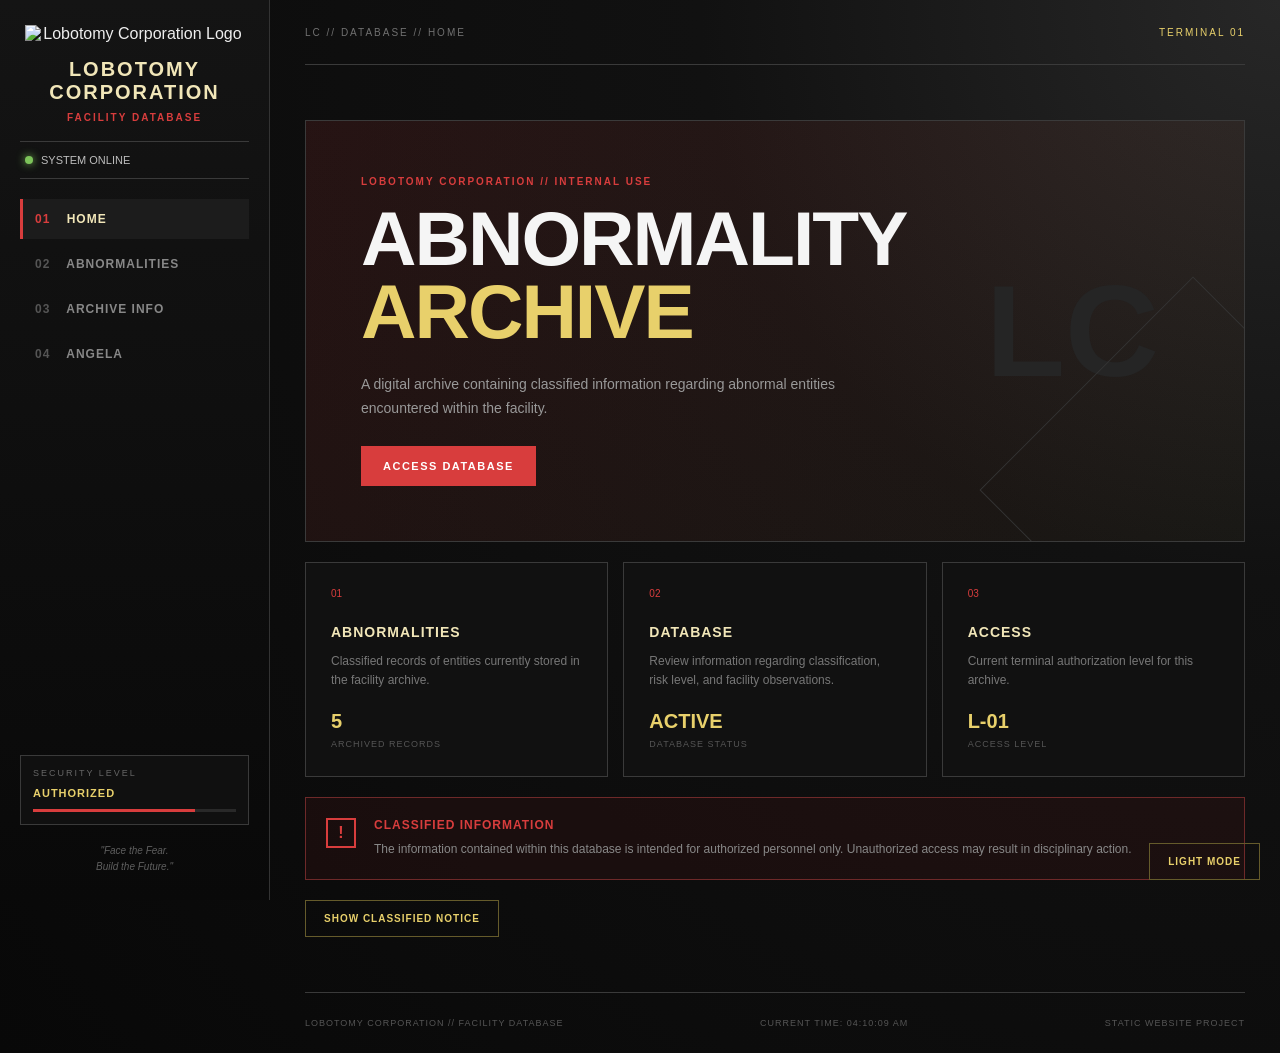
==== commit 151acf82: "b" ====
--- a/index.html
+++ b/index.html
@@ -354,7 +354,7 @@
 
                     <div class="abnormality-image">
 
-                        <img src="list/OneSinArtFull.png"
+                        <img src="list/list/OneSinArtFull.png"
                              alt="One Sin placeholder">
 
                         <span class="risk-badge zayin">
@@ -404,7 +404,7 @@
 
                     <div class="abnormality-image">
 
-                        <img src="list/fariy festival.webp"
+                        <img src="list/list/fariy festival.webp"
                              alt="Fairy Festival placeholder">
 
                         <span class="risk-badge teth">
@@ -454,7 +454,7 @@
 
                     <div class="abnormality-image">
 
-                        <img src="list/Old_lady.JPG.webp"
+                        <img src="list/list/old-lady.html"
                              alt="Old Lady placeholder">
 
                         <span class="risk-badge teth">
@@ -504,7 +504,7 @@
 
                     <div class="abnormality-image">
 
-                        <img src="list/Abbandoned_Mur.webp"
+                        <img src="list/list/Abbandoned_Mur.webp"
                              alt="Forsaken Murderer placeholder">
 
                         <span class="risk-badge teth">
@@ -554,7 +554,7 @@
 
                     <div class="abnormality-image">
 
-                        <img src="list/mountainofsmilingbodies.jpg"
+                        <img src="list/list/mountainofsmilingbodies.jpg"
                              alt="Mountain of Smiling Bodies placeholder">
 
                         <span class="risk-badge waw">
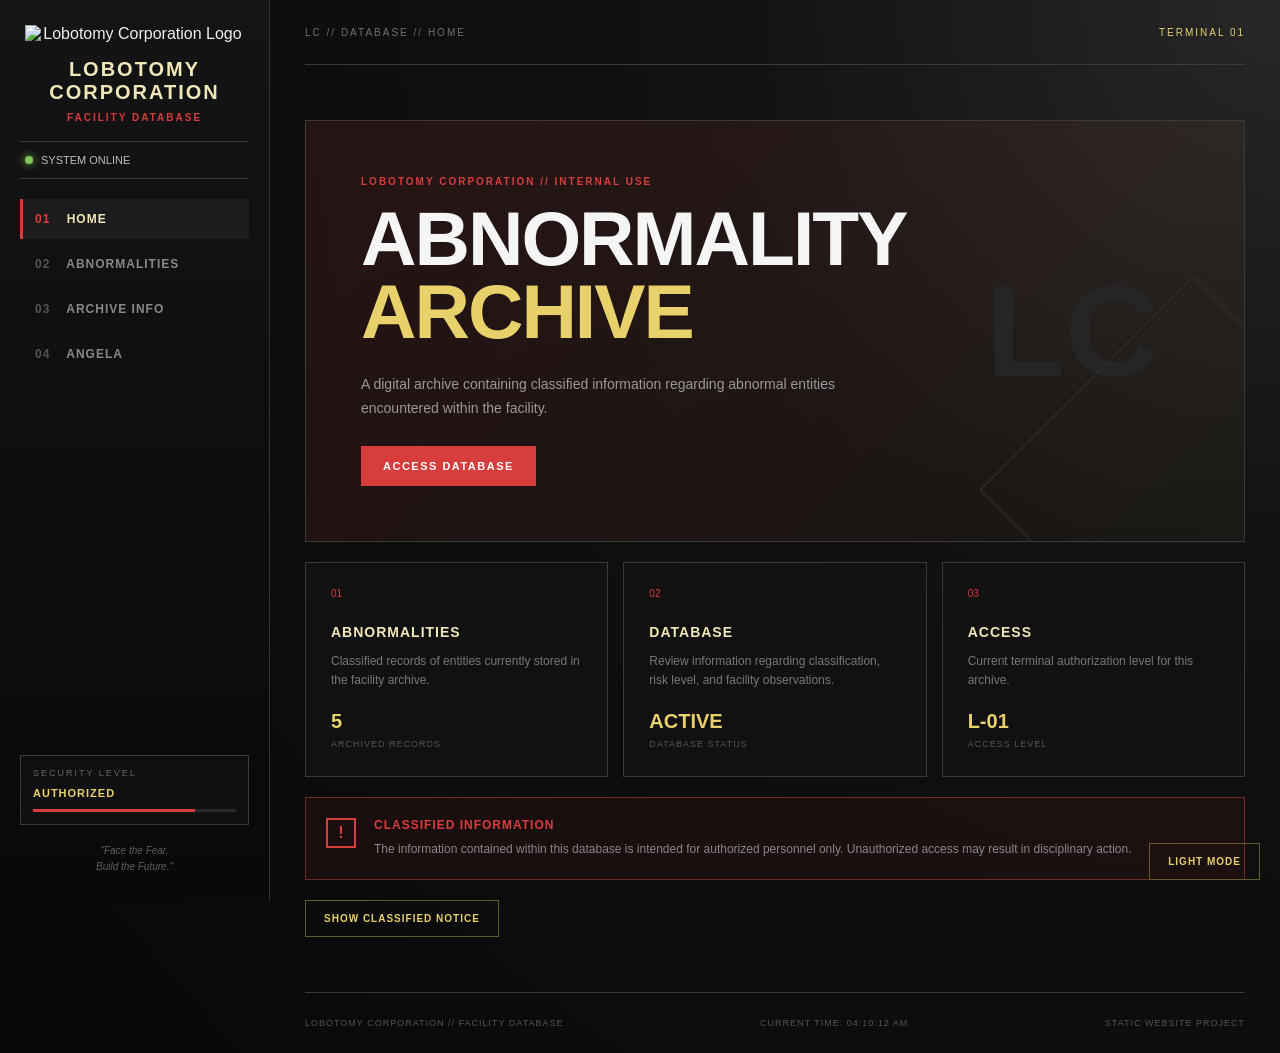
==== commit a50fc382: "b" ====
--- a/index.html
+++ b/index.html
@@ -454,7 +454,7 @@
 
                     <div class="abnormality-image">
 
-                        <img src="list/list/old-lady.html"
+                        <img src="list/list/"
                              alt="Old Lady placeholder">
 
                         <span class="risk-badge teth">
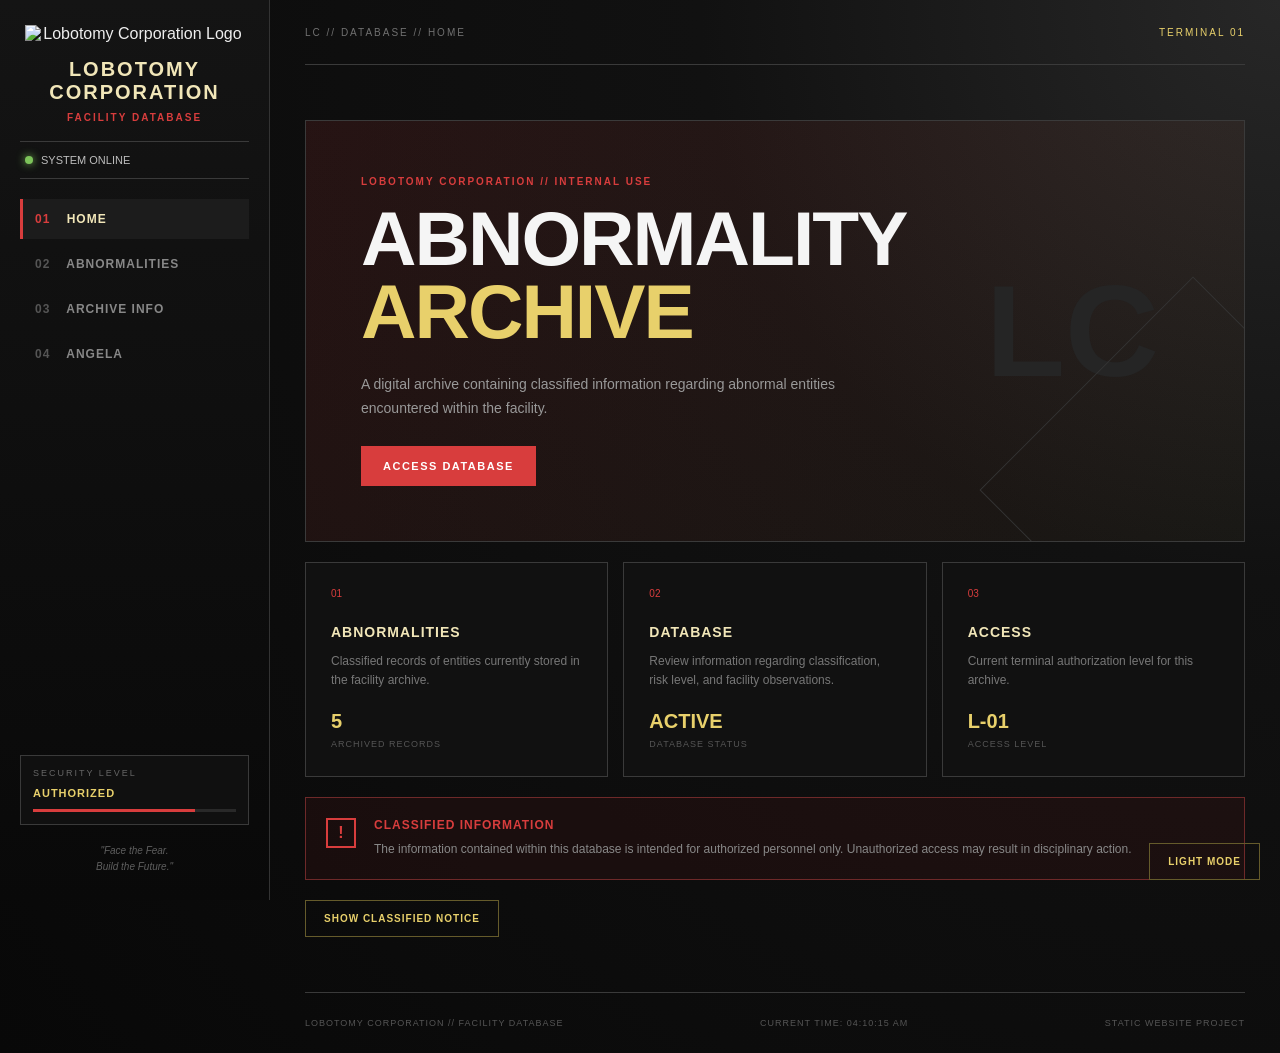
==== commit 42972ab7: "n" ====
--- a/index.html
+++ b/index.html
@@ -454,7 +454,7 @@
 
                     <div class="abnormality-image">
 
-                        <img src="list/list/"
+                        <img src="list/list/Old_lady.JPG.webp"
                              alt="Old Lady placeholder">
 
                         <span class="risk-badge teth">
